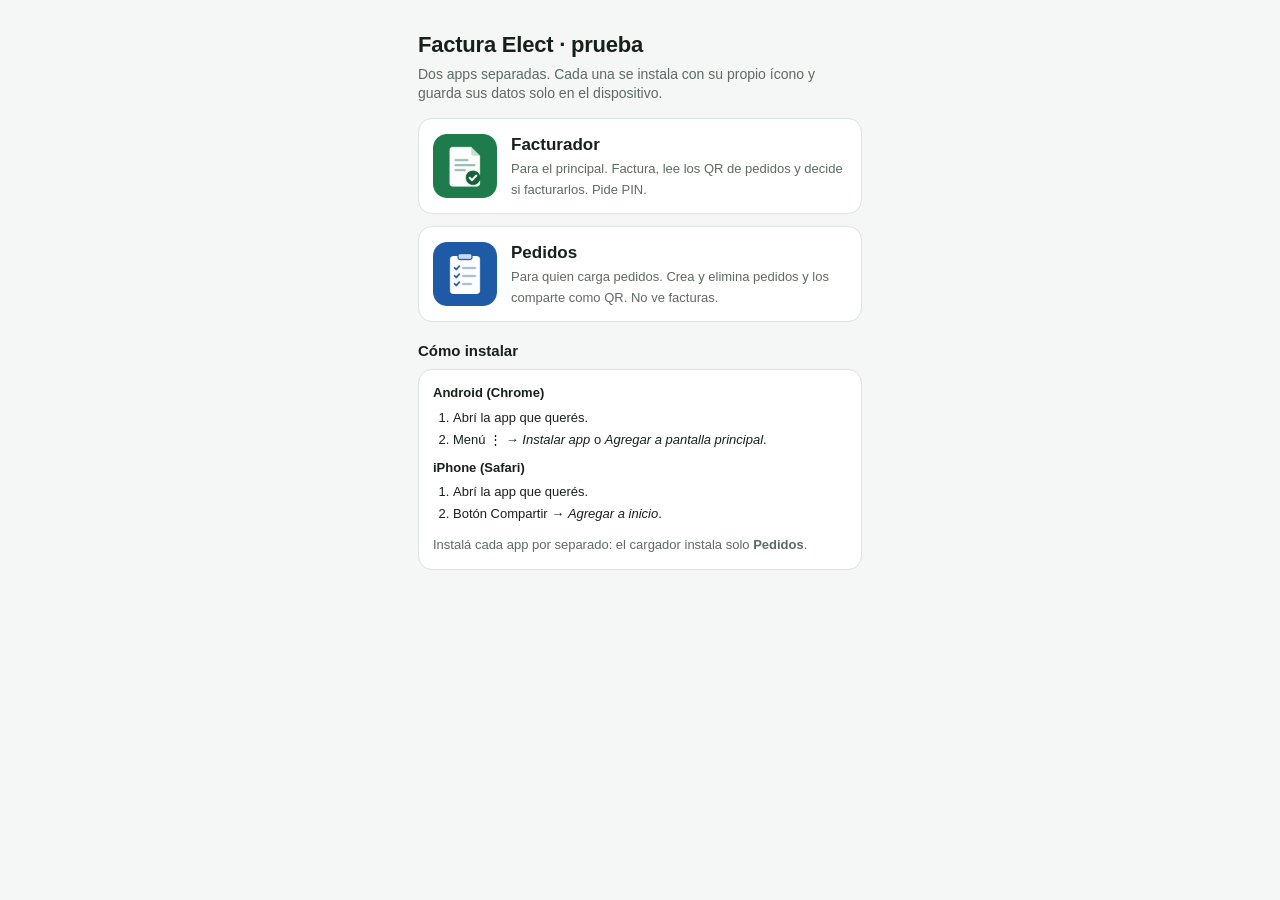
==== index.html @ ef3a26d3 "Facturador y app de Pedidos instalables con envío de pedidos por QR - facturador/: app del principal" ====
<!DOCTYPE html>
<html lang="es">
<head>
<meta charset="UTF-8">
<meta name="viewport" content="width=device-width, initial-scale=1, viewport-fit=cover">
<meta name="color-scheme" content="light dark">
<title>Factura Elect</title>
<link rel="icon" href="facturador/icons/icon.svg" type="image/svg+xml">
<link rel="stylesheet" href="shared/styles.css">
<style>
  .apps { display: grid; gap: 12px; margin-top: 14px; }
  .appcard { display: flex; gap: 14px; align-items: center; text-decoration: none; color: var(--text); }
  .appcard img { width: 64px; height: 64px; flex: none; }
  .appcard b { font-size: 17px; display: block; }
  ol { padding-left: 20px; margin: 6px 0 0; } li { margin: 4px 0; }
</style>
</head>
<body>
<div class="app"><main class="screen" style="padding-top:24px">
  <h2>Factura Elect · prueba</h2>
  <p class="lead">Dos apps separadas. Cada una se instala con su propio ícono y guarda sus datos solo en el dispositivo.</p>
  <div class="apps">
    <a class="card appcard" href="facturador/"><img src="facturador/icons/icon-192.png" alt="">
      <span><b>Facturador</b><span class="small muted">Para el principal. Factura, lee los QR de pedidos y decide si facturarlos. Pide PIN.</span></span></a>
    <a class="card appcard" href="pedidos/"><img src="pedidos/icons/icon-192.png" alt="">
      <span><b>Pedidos</b><span class="small muted">Para quien carga pedidos. Crea y elimina pedidos y los comparte como QR. No ve facturas.</span></span></a>
  </div>
  <div class="section"><div class="section-title">Cómo instalar</div>
    <div class="card small">
      <b>Android (Chrome)</b><ol><li>Abrí la app que querés.</li><li>Menú ⋮ → <i>Instalar app</i> o <i>Agregar a pantalla principal</i>.</li></ol>
      <b style="display:block;margin-top:10px">iPhone (Safari)</b><ol><li>Abrí la app que querés.</li><li>Botón Compartir → <i>Agregar a inicio</i>.</li></ol>
      <p class="muted" style="margin-bottom:0">Instalá cada app por separado: el cargador instala solo <b>Pedidos</b>.</p>
    </div></div>
</main></div>
</body>
</html>
---- shared/styles.css ----
:root {
    --bg: #F4F7F5;
    --surface: #FFFFFF;
    --text: #17211B;
    --muted: #5D6B62;
    --border: #DCE4DE;
    --accent: #1E7B4C;
    --accent-strong: #176139;
    --accent-soft: #E7F4EC;
    --accent-text: #FFFFFF;
    --bad: #B42318;
    --bad-soft: #FDECEA;
    --warn: #8C6100;
    --warn-soft: #FDF4DC;
    --radius: 14px;
    color-scheme: light;
  }
  @media (prefers-color-scheme: dark) {
    :root:not([data-theme="light"]) {
      --bg: #0F1712; --surface: #17221B; --text: #E8F1EB; --muted: #98A89E; --border: #2A3A2F;
      --accent: #4CC48A; --accent-strong: #63D39C; --accent-soft: #1D3327; --accent-text: #0F1712;
      --bad: #F08A80; --bad-soft: #3A1D1A; --warn: #E8C36A; --warn-soft: #34290F; color-scheme: dark;
    }
  }
  :root[data-theme="dark"] {
    --bg: #0F1712; --surface: #17221B; --text: #E8F1EB; --muted: #98A89E; --border: #2A3A2F;
    --accent: #4CC48A; --accent-strong: #63D39C; --accent-soft: #1D3327; --accent-text: #0F1712;
    --bad: #F08A80; --bad-soft: #3A1D1A; --warn: #E8C36A; --warn-soft: #34290F; color-scheme: dark;
  }
  * { box-sizing: border-box; }
  html, body { height: 100%; margin: 0; }
  body {
    font-family: -apple-system, BlinkMacSystemFont, "Segoe UI", Roboto, Helvetica, Arial, sans-serif;
    background: var(--bg); color: var(--text); font-size: 15px; line-height: 1.4; -webkit-font-smoothing: antialiased;
  }
  .app { max-width: 480px; margin: 0 auto; min-height: 100%; display: flex; flex-direction: column; }
  .topbar { position: sticky; top: 0; z-index: 5; background: var(--bg); padding: calc(env(safe-area-inset-top,0px) + 12px) 18px 10px; }
  .topbar .row1 { display: flex; justify-content: space-between; align-items: center; gap: 10px; }
  .topbar h1 { font-size: 19px; margin: 0; font-weight: 700; letter-spacing: -.01em; }
  .env { font-size: 12px; font-weight: 600; color: var(--accent); background: var(--accent-soft); padding: 4px 10px; border-radius: 999px; }
  .company { font-size: 13px; color: var(--muted); margin-top: 2px; }
  .screen { flex: 1; padding: 6px 18px 130px; }
  .tabbar { position: fixed; bottom: 0; left: 50%; transform: translateX(-50%); width: 100%; max-width: 480px;
    background: var(--surface); border-top: 1px solid var(--border); display: grid; grid-template-columns: repeat(var(--tabs,4),1fr);
    padding: 6px 0 calc(env(safe-area-inset-bottom,0px) + 6px); z-index: 10; }
  .tab { background: none; border: 0; color: var(--muted); font: inherit; font-size: 12px; min-height: 52px; cursor: pointer; padding: 6px 0; }
  .tab.on { color: var(--accent); font-weight: 700; }
  .tab .ico { display: block; font-size: 17px; line-height: 1.1; margin-bottom: 2px; }

  h2 { font-size: 22px; margin: 6px 0 4px; font-weight: 700; letter-spacing: -.01em; }
  .lead { color: var(--muted); font-size: 14px; margin: 0 0 14px; }
  .section { margin-top: 18px; }
  .section-title { display: flex; align-items: center; gap: 10px; font-weight: 700; font-size: 15px; margin-bottom: 8px; }
  .num { width: 24px; height: 24px; border-radius: 50%; background: var(--accent); color: var(--accent-text); display: inline-flex; align-items: center; justify-content: center; font-size: 13px; font-weight: 700; flex: none; }
  .num.done { background: var(--accent-soft); color: var(--accent); }
  .card { background: var(--surface); border: 1px solid var(--border); border-radius: var(--radius); padding: 14px; }
  .hero { background: var(--accent); color: var(--accent-text); border-radius: var(--radius); padding: 18px; }
  .hero .label { font-size: 13px; opacity: .85; }
  .hero .value { font-size: 28px; font-weight: 700; font-variant-numeric: tabular-nums; margin-top: 2px; }
  .hero .meta { font-size: 13px; opacity: .9; margin-top: 8px; }
  .quick { display: grid; grid-template-columns: 1fr 1fr; gap: 10px; margin-top: 12px; }
  .row { display: flex; justify-content: space-between; align-items: center; gap: 12px; padding: 12px 0; border-bottom: 1px solid var(--border); cursor: pointer; }
  .row:last-child { border-bottom: 0; }
  .row .main { min-width: 0; }
  .row .title { font-weight: 600; white-space: nowrap; overflow: hidden; text-overflow: ellipsis; }
  .row .sub { font-size: 13px; color: var(--muted); margin-top: 1px; }
  .amount { font-variant-numeric: tabular-nums; font-weight: 700; white-space: nowrap; }
  .muted { color: var(--muted); }
  .small { font-size: 13px; }

  .chip { display: inline-flex; align-items: center; gap: 6px; font-size: 12px; font-weight: 700; padding: 4px 10px; border-radius: 999px; white-space: nowrap; }
  .chip::before { content: ""; width: 6px; height: 6px; border-radius: 50%; background: currentColor; }
  .chip.ok { color: var(--accent); background: var(--accent-soft); }
  .chip.bad { color: var(--bad); background: var(--bad-soft); }
  .chip.warn { color: var(--warn); background: var(--warn-soft); }
  .chip.neutral { color: var(--muted); background: var(--border); }
  .chip.neutral::before { display: none; }

  .notice { border-radius: 12px; padding: 12px 14px; font-size: 14px; margin-top: 10px; }
  .notice.ok { background: var(--accent-soft); color: var(--text); }
  .notice.bad { background: var(--bad-soft); color: var(--text); }
  .notice.warn { background: var(--warn-soft); color: var(--text); }
  .notice b { display: block; margin-bottom: 2px; }

  label { display: block; font-size: 13px; color: var(--muted); margin: 12px 0 6px; font-weight: 600; }
  input, select {
    width: 100%; font: inherit; font-size: 16px; color: var(--text); background: var(--surface);
    border: 1px solid var(--border); border-radius: 12px; padding: 12px 14px; min-height: 50px; appearance: none;
  }
  input:focus, select:focus { outline: 2px solid var(--accent); outline-offset: 1px; border-color: transparent; }
  .seg { display: grid; grid-auto-flow: column; grid-auto-columns: 1fr; background: var(--border); border-radius: 12px; padding: 4px; gap: 4px; }
  .seg button { font: inherit; font-size: 14px; border: 0; background: transparent; color: var(--muted); min-height: 42px; border-radius: 9px; cursor: pointer; font-weight: 600; }
  .seg button.on { background: var(--surface); color: var(--accent); box-shadow: 0 1px 2px rgba(0,0,0,.08); }
  .grid2 { display: grid; grid-template-columns: 1fr 1fr; gap: 10px; }

  .btn { font: inherit; font-size: 16px; font-weight: 700; min-height: 50px; border-radius: 12px; padding: 12px 16px;
    border: 1px solid var(--border); background: var(--surface); color: var(--text); cursor: pointer; width: 100%; }
  .btn.primary { background: var(--accent); color: var(--accent-text); border-color: var(--accent); }
  .btn.soft { background: var(--accent-soft); color: var(--accent); border-color: transparent; }
  .btn:disabled { opacity: .4; cursor: not-allowed; }
  .btn-row { display: grid; grid-template-columns: 1fr 1fr; gap: 10px; }
  .btn-row .btn { font-size: 15px; min-height: 48px; }
  .link { background: none; border: 0; color: var(--accent); font: inherit; font-weight: 600; padding: 8px 0; min-height: 44px; cursor: pointer; }
  .add { display: flex; align-items: center; justify-content: center; gap: 8px; width: 100%; background: none; border: 1.5px dashed var(--accent); color: var(--accent); border-radius: 12px; min-height: 48px; font: inherit; font-weight: 700; cursor: pointer; margin-top: 8px; }

  .item { display: grid; grid-template-columns: 1fr auto; gap: 2px 10px; padding: 12px 0; border-bottom: 1px solid var(--border); }
  .item:last-of-type { border-bottom: 0; }
  .item .desc { font-weight: 600; }
  .item .calc { font-size: 13px; color: var(--muted); font-variant-numeric: tabular-nums; }
  .item .del { grid-column: 2; grid-row: 1 / span 2; align-self: start; background: none; border: 0; color: var(--muted); font: inherit; font-size: 13px; cursor: pointer; min-height: 32px; padding: 0 0 0 6px; }

  .detect { border: 1px solid var(--accent); background: var(--accent-soft); border-radius: 12px; padding: 12px 14px; margin-top: 10px; }
  .detect .kind { font-weight: 700; color: var(--accent); }
  .detect .why { font-size: 13px; color: var(--muted); margin-top: 3px; }

  .sticky-total { position: fixed; bottom: 62px; left: 50%; transform: translateX(-50%); width: 100%; max-width: 480px;
    background: var(--surface); border-top: 1px solid var(--border); padding: 12px 18px; z-index: 9; }
  .sticky-total .line { display: flex; justify-content: space-between; align-items: baseline; margin-bottom: 10px; }
  .sticky-total .big { font-size: 22px; font-weight: 700; font-variant-numeric: tabular-nums; }
  .sticky-total .muted { font-size: 13px; }

  .toast { position: fixed; left: 50%; transform: translateX(-50%); bottom: 140px; background: var(--text); color: var(--bg);
    padding: 10px 16px; border-radius: 10px; font-size: 14px; opacity: 0; transition: opacity .2s; pointer-events: none; max-width: 90%; text-align: center; z-index: 30; }
  .toast.show { opacity: 1; }
  .hidden { display: none !important; }

  /* ===== KuDE: mismo diseño que el PDF de prueba, compacto ===== */
  .kude { background: #FFFFFF; color: #111; font-family: Helvetica, Arial, sans-serif; font-size: 11px; line-height: 1.3; padding: 10px; border-radius: 8px; border: 1px solid #CFD8D2; }
  .kude .band { text-align: center; color: #B42318; font-weight: 700; font-size: 10px; }
  .kude .logo-img { max-width: 150px; max-height: 56px; display: block; margin-bottom: 6px; }
  .kude .band2 { text-align: center; color: #B42318; font-size: 8px; margin-top: -2px; margin-bottom: 4px; }
  .kude .ttl { text-align: center; font-size: 11px; margin: 2px 0 6px; }
  .kude .box { border: 1px solid #111; padding: 6px 8px; margin-bottom: 6px; }
  .kude .hd > div { display: inline-block; width: 49%; vertical-align: top; }
  .kude .logo { border: 1px dashed #8A8A8A; color: #8A8A8A; font-size: 9px; text-align: center; padding: 8px 4px; width: 60%; margin-bottom: 6px; }
  .kude .em { font-size: 9.5px; }
  .kude .em b { font-size: 11px; }
  .kude .r { text-align: right; }
  .kude .fact { font-weight: 700; font-size: 12px; margin-top: 8px; }
  .kude .grid { font-size: 10px; }
  .kude .grid > div { display: inline-block; width: 49%; vertical-align: top; margin-bottom: 4px; }
  .kude .grid div span { font-weight: 700; }
  .tblwrap { overflow-x: auto; -webkit-overflow-scrolling: touch; }
  .kude table { width: 100%; min-width: 560px; border-collapse: collapse; font-size: 9.5px; table-layout: fixed; }
  .kude td, .kude th { overflow: hidden; }
  .kude td.n, .kude th.n { white-space: nowrap; }
  .kude col.c-cod { width: 11%; } .kude col.c-desc { width: 26%; } .kude col.c-un { width: 8%; } .kude col.c-qty { width: 9%; } .kude col.c-pu { width: 13%; } .kude col.c-dc { width: 7%; } .kude col.c-ex { width: 9%; } .kude col.c-5 { width: 8.5%; } .kude col.c-10 { width: 8.5%; }
  .kude th { text-align: left; border-bottom: 1px solid #111; padding: 3px 2px; font-size: 9.5px; }
  .kude td { padding: 3px 2px; border-bottom: 1px solid #DDD; }
  .kude .n { text-align: right; font-variant-numeric: tabular-nums; }
  .kude .tot-row td { border-bottom: 1px solid #111; font-weight: 700; }
  .kude .liq { font-weight: 700; font-size: 10px; display: flex; justify-content: space-between; padding-top: 4px; gap: 6px; }
  .kude .foot > div:first-child { display: inline-block; width: 92px; vertical-align: top; }
  .kude .foot > div:last-child { display: inline-block; width: calc(100% - 100px); vertical-align: top; }
  .kude .qr { width: 84px; height: 84px; border: 1px solid #111; display: flex; align-items: center; justify-content: center; text-align: center; font-size: 9px; color: #666; padding: 4px; }
  .kude .cdc { background: #C9DBEF; text-align: center; font-weight: 700; font-size: 10px; padding: 4px; margin: 4px 0; letter-spacing: .02em; }
  .kude .link { color: #1F5AA6; font-size: 10px; padding: 0; min-height: 0; text-decoration: none; }
  .kude .legal { font-size: 9px; margin-top: 4px; }
  .kude .note { font-size: 8.5px; color: #555; margin-top: 6px; text-align: left; }

  @media print {
    body * { visibility: hidden !important; }
    #kudeBody, #kudeBody * { visibility: visible !important; }
    #kudeBody { position: absolute; left: 0; top: 0; width: 100%; }
    .tabbar, .topbar, .sticky-total { display: none !important; }
    .kude { border: 0; }
  }

/* ===== Agregados: pedidos, QR, PIN, hojas ===== */
textarea { width: 100%; font: inherit; font-size: 15px; color: var(--text); background: var(--surface);
  border: 1px solid var(--border); border-radius: 12px; padding: 12px 14px; min-height: 90px; resize: vertical; }
textarea:focus { outline: 2px solid var(--accent); outline-offset: 1px; border-color: transparent; }
.sheet-back { position: fixed; inset: 0; background: rgba(0,0,0,.4); z-index: 40; display: flex; align-items: flex-end; justify-content: center; }
.sheet { background: var(--surface); width: 100%; max-width: 480px; border-radius: 18px 18px 0 0; padding: 18px 18px calc(env(safe-area-inset-bottom,0px) + 18px); max-height: 92vh; overflow-y: auto; }
.sheet h3 { font-size: 18px; margin: 0 0 4px; }
.qrbox { background: #fff; border-radius: var(--radius); border: 1px solid var(--border); padding: 12px; text-align: center; }
.qrbox canvas, .qrbox img { width: 100%; max-width: 340px; height: auto; image-rendering: pixelated; }
.code { font-family: ui-monospace, Menlo, Consolas, monospace; font-size: 11px; word-break: break-all; color: var(--muted); max-height: 70px; overflow: hidden; }
.scanner { position: fixed; inset: 0; background: #000; z-index: 50; display: flex; flex-direction: column; }
.scanner video { flex: 1; width: 100%; object-fit: cover; }
.scanner .frame { position: absolute; left: 50%; top: 45%; width: 70vmin; height: 70vmin; transform: translate(-50%,-50%); border: 3px solid rgba(255,255,255,.85); border-radius: 18px; box-shadow: 0 0 0 100vmax rgba(0,0,0,.35); pointer-events: none; }
.scanner .bar { padding: 14px 18px calc(env(safe-area-inset-bottom,0px) + 14px); background: #000; color: #fff; text-align: center; }
.lock { position: fixed; inset: 0; background: var(--bg); z-index: 60; display: flex; align-items: center; justify-content: center; padding: 24px; }
.lock .box { width: 100%; max-width: 340px; text-align: center; }
.lock input { text-align: center; font-size: 24px; letter-spacing: .4em; }
.searchrow { display: flex; gap: 8px; }
.kv { display: flex; justify-content: space-between; gap: 12px; padding: 10px 0; border-bottom: 1px solid var(--border); }
.kv:last-child { border-bottom: 0; }
.kv > span:last-child { text-align: right; overflow-wrap: anywhere; }
select.inline { min-height: 42px; padding: 8px 12px; font-size: 14px; }
.badge { display: inline-block; min-width: 18px; padding: 0 5px; border-radius: 999px; background: var(--bad); color: #fff; font-size: 11px; line-height: 18px; font-weight: 700; margin-left: 4px; }
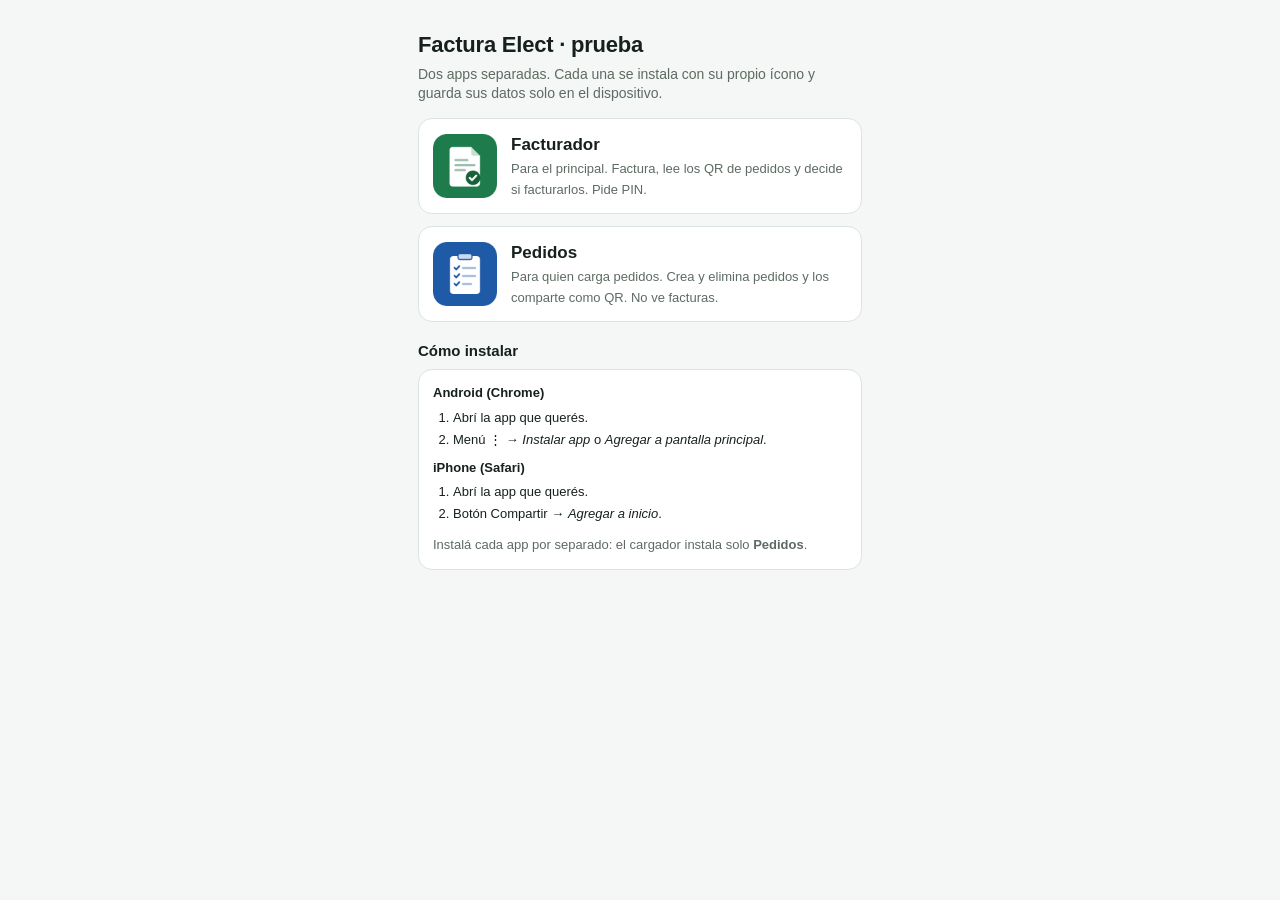
==== commit 4effc337: "Agrega selector de tema claro u oscuro en Ajustes de ambas apps Co-Authored-By: Claude Opus 5.5 <nor" ====
--- a/index.html
+++ b/index.html
@@ -6,6 +6,7 @@
 <meta name="color-scheme" content="light dark">
 <title>Factura Elect</title>
 <link rel="icon" href="facturador/icons/icon.svg" type="image/svg+xml">
+<script>try{var t=localStorage.getItem("fe_theme");if(t)document.documentElement.setAttribute("data-theme",t)}catch(e){}</script>
 <link rel="stylesheet" href="shared/styles.css">
 <style>
   .apps { display: grid; gap: 12px; margin-top: 14px; }
--- a/shared/styles.css
+++ b/shared/styles.css
@@ -189,3 +189,39 @@
 .kv > span:last-child { text-align: right; overflow-wrap: anywhere; }
 select.inline { min-height: 42px; padding: 8px 12px; font-size: 14px; }
 .badge { display: inline-block; min-width: 18px; padding: 0 5px; border-radius: 999px; background: var(--bad); color: #fff; font-size: 11px; line-height: 18px; font-weight: 700; margin-left: 4px; }
+
+/* ===== KuDE adaptable: en pantallas angostas los productos se muestran como lista, sin desplazamiento lateral ===== */
+.kude { container-type: inline-size; overflow-wrap: anywhere; }
+.kude .klist { display: none; }
+.kude .ki { padding: 6px 8px; border-bottom: 1px solid #DDD; font-size: 10.5px; }
+.kude .ki-top { display: flex; gap: 6px; align-items: baseline; }
+.kude .ki-cod { color: #555; font-size: 9px; flex: none; }
+.kude .ki-row { display: flex; justify-content: space-between; gap: 8px; margin-top: 2px; font-variant-numeric: tabular-nums; }
+.kude .ki-row .lbl { color: #555; }
+.kude .kt { display: flex; justify-content: space-between; gap: 8px; padding: 4px 8px; font-size: 10.5px; border-bottom: 1px solid #DDD; font-variant-numeric: tabular-nums; }
+.kude .kt.b { font-weight: 700; border-bottom: 1px solid #111; }
+.kude .qr img { width: 100%; height: 100%; image-rendering: pixelated; }
+.kude .qr.has { padding: 0; border: 0; }
+@container (max-width: 600px) {
+  .kude .tblwrap table { display: none; }
+  .kude .klist { display: block; }
+  .kude .hd > div { display: block; width: 100%; }
+  .kude .hd > div + div { margin-top: 8px; padding-top: 6px; border-top: 1px dashed #BBB; }
+  .kude .liq { flex-wrap: wrap; }
+}
+@container (max-width: 360px) {
+  .kude .grid > div { display: block; width: 100%; }
+  .kude .foot > div:first-child, .kude .foot > div:last-child { display: block; width: 100%; }
+  .kude .foot > div.qr { width: 110px; height: 110px; margin: 0 auto 8px; }
+}
+@supports not (container-type: inline-size) {
+  .kude .tblwrap table { display: none; }
+  .kude .klist { display: block; }
+  .kude .hd > div { display: block; width: 100%; }
+}
+@media print {
+  .kude .tblwrap table { display: table !important; }
+  .kude .klist { display: none !important; }
+}
+.install-ok { color: var(--accent); font-weight: 700; }
+.cdc-text { font-family: ui-monospace, Menlo, Consolas, monospace; word-break: normal; overflow-wrap: normal; white-space: normal; line-height: 1.5; }
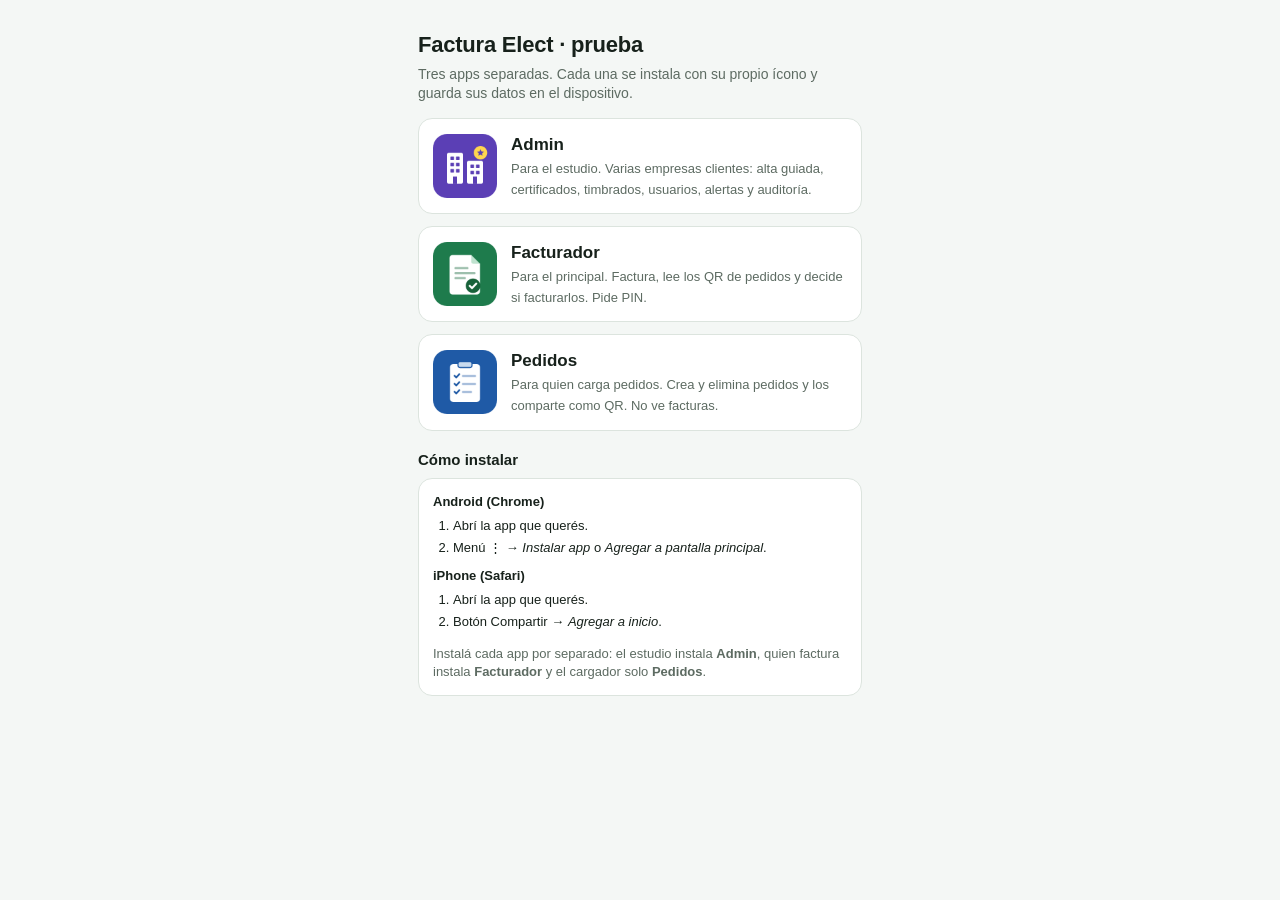
==== commit 1f967031: "Agrega app Admin multiempresa, usuarios con roles y facilidades del Facturador - admin/: nueva app i" ====
--- a/index.html
+++ b/index.html
@@ -19,8 +19,10 @@
 <body>
 <div class="app"><main class="screen" style="padding-top:24px">
   <h2>Factura Elect · prueba</h2>
-  <p class="lead">Dos apps separadas. Cada una se instala con su propio ícono y guarda sus datos solo en el dispositivo.</p>
+  <p class="lead">Tres apps separadas. Cada una se instala con su propio ícono y guarda sus datos en el dispositivo.</p>
   <div class="apps">
+    <a class="card appcard" href="admin/"><img src="admin/icons/icon-192.png" alt="">
+      <span><b>Admin</b><span class="small muted">Para el estudio. Varias empresas clientes: alta guiada, certificados, timbrados, usuarios, alertas y auditoría.</span></span></a>
     <a class="card appcard" href="facturador/"><img src="facturador/icons/icon-192.png" alt="">
       <span><b>Facturador</b><span class="small muted">Para el principal. Factura, lee los QR de pedidos y decide si facturarlos. Pide PIN.</span></span></a>
     <a class="card appcard" href="pedidos/"><img src="pedidos/icons/icon-192.png" alt="">
@@ -30,7 +32,7 @@
     <div class="card small">
       <b>Android (Chrome)</b><ol><li>Abrí la app que querés.</li><li>Menú ⋮ → <i>Instalar app</i> o <i>Agregar a pantalla principal</i>.</li></ol>
       <b style="display:block;margin-top:10px">iPhone (Safari)</b><ol><li>Abrí la app que querés.</li><li>Botón Compartir → <i>Agregar a inicio</i>.</li></ol>
-      <p class="muted" style="margin-bottom:0">Instalá cada app por separado: el cargador instala solo <b>Pedidos</b>.</p>
+      <p class="muted" style="margin-bottom:0">Instalá cada app por separado: el estudio instala <b>Admin</b>, quien factura instala <b>Facturador</b> y el cargador solo <b>Pedidos</b>.</p>
     </div></div>
 </main></div>
 </body>
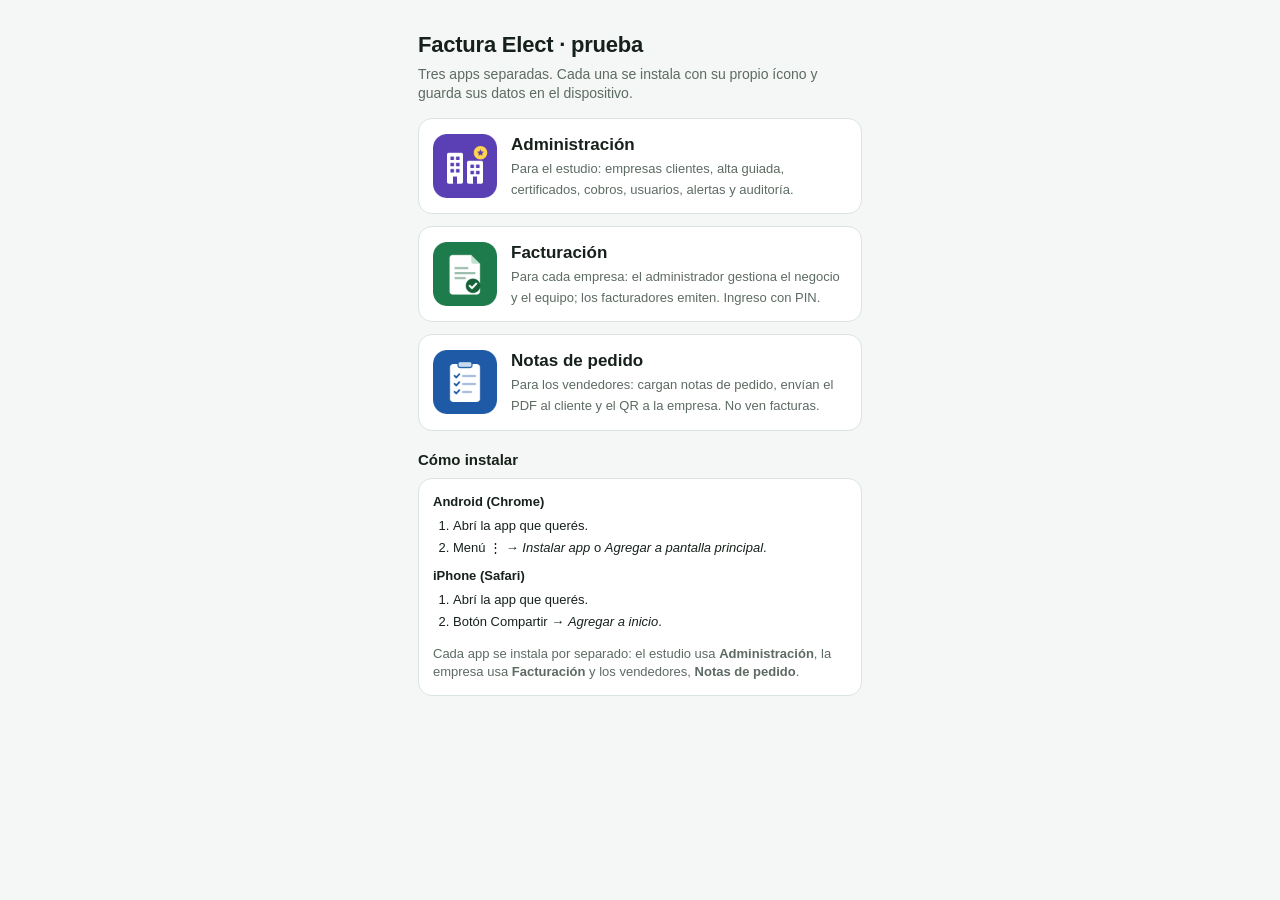
==== commit 74464bf2: "Aplica la vista por usuario y el lenguaje impersonal en las tres apps - Administración: Inicio, Empr" ====
--- a/index.html
+++ b/index.html
@@ -22,17 +22,17 @@
   <p class="lead">Tres apps separadas. Cada una se instala con su propio ícono y guarda sus datos en el dispositivo.</p>
   <div class="apps">
     <a class="card appcard" href="admin/"><img src="admin/icons/icon-192.png" alt="">
-      <span><b>Admin</b><span class="small muted">Para el estudio. Varias empresas clientes: alta guiada, certificados, timbrados, usuarios, alertas y auditoría.</span></span></a>
+      <span><b>Administración</b><span class="small muted">Para el estudio: empresas clientes, alta guiada, certificados, cobros, usuarios, alertas y auditoría.</span></span></a>
     <a class="card appcard" href="facturador/"><img src="facturador/icons/icon-192.png" alt="">
-      <span><b>Facturador</b><span class="small muted">Para el principal. Factura, lee los QR de pedidos y decide si facturarlos. Pide PIN.</span></span></a>
+      <span><b>Facturación</b><span class="small muted">Para cada empresa: el administrador gestiona el negocio y el equipo; los facturadores emiten. Ingreso con PIN.</span></span></a>
     <a class="card appcard" href="pedidos/"><img src="pedidos/icons/icon-192.png" alt="">
-      <span><b>Pedidos</b><span class="small muted">Para quien carga pedidos. Crea y elimina pedidos y los comparte como QR. No ve facturas.</span></span></a>
+      <span><b>Notas de pedido</b><span class="small muted">Para los vendedores: cargan notas de pedido, envían el PDF al cliente y el QR a la empresa. No ven facturas.</span></span></a>
   </div>
   <div class="section"><div class="section-title">Cómo instalar</div>
     <div class="card small">
       <b>Android (Chrome)</b><ol><li>Abrí la app que querés.</li><li>Menú ⋮ → <i>Instalar app</i> o <i>Agregar a pantalla principal</i>.</li></ol>
       <b style="display:block;margin-top:10px">iPhone (Safari)</b><ol><li>Abrí la app que querés.</li><li>Botón Compartir → <i>Agregar a inicio</i>.</li></ol>
-      <p class="muted" style="margin-bottom:0">Instalá cada app por separado: el estudio instala <b>Admin</b>, quien factura instala <b>Facturador</b> y el cargador solo <b>Pedidos</b>.</p>
+      <p class="muted" style="margin-bottom:0">Cada app se instala por separado: el estudio usa <b>Administración</b>, la empresa usa <b>Facturación</b> y los vendedores, <b>Notas de pedido</b>.</p>
     </div></div>
 </main></div>
 </body>
--- a/shared/styles.css
+++ b/shared/styles.css
@@ -108,6 +108,16 @@
   .item .desc { font-weight: 600; }
   .item .calc { font-size: 13px; color: var(--muted); font-variant-numeric: tabular-nums; }
   .item .del { grid-column: 2; grid-row: 1 / span 2; align-self: start; background: none; border: 0; color: var(--muted); font: inherit; font-size: 13px; cursor: pointer; min-height: 32px; padding: 0 0 0 6px; }
+  .item .item-actions { grid-column: 1 / -1; display: flex; justify-content: space-between; align-items: center; margin-top: 6px; gap: 10px; }
+  .item .item-actions .link { min-height: 36px; padding: 0 0 0 14px; font-size: 14px; }
+  .link.danger { color: var(--bad); }
+  .stepper { display: inline-flex; align-items: center; border: 1px solid var(--border); border-radius: 10px; overflow: hidden; }
+  .stepper button { width: 40px; height: 36px; border: 0; background: var(--accent-soft); color: var(--accent); font: inherit; font-size: 20px; font-weight: 700; cursor: pointer; }
+  .stepper button:disabled { opacity: .35; cursor: default; }
+  .stepper b { min-width: 42px; text-align: center; font-variant-numeric: tabular-nums; font-size: 15px; }
+  .item-preview { font-weight: 700; color: var(--accent); min-height: 20px; margin-top: 10px; }
+  .btn-row.three { grid-template-columns: 1fr 1.25fr 1fr; }
+  .btn-row.three .btn { font-size: 14px; padding: 10px 8px; }
 
   .detect { border: 1px solid var(--accent); background: var(--accent-soft); border-radius: 12px; padding: 12px 14px; margin-top: 10px; }
   .detect .kind { font-weight: 700; color: var(--accent); }
@@ -127,12 +137,19 @@
   /* ===== KuDE: mismo diseño que el PDF de prueba, compacto ===== */
   .kude { background: #FFFFFF; color: #111; font-family: Helvetica, Arial, sans-serif; font-size: 11px; line-height: 1.3; padding: 10px; border-radius: 8px; border: 1px solid #CFD8D2; }
   .kude .band { text-align: center; color: #B42318; font-weight: 700; font-size: 10px; }
-  .kude .logo-img { max-width: 150px; max-height: 56px; display: block; margin-bottom: 6px; }
+  .kude .logo-img { max-width: 100%; max-height: 64px; display: block; margin: 0 auto; object-fit: contain; }
   .kude .band2 { text-align: center; color: #B42318; font-size: 8px; margin-top: -2px; margin-bottom: 4px; }
   .kude .ttl { text-align: center; font-size: 11px; margin: 2px 0 6px; }
   .kude .box { border: 1px solid #111; padding: 6px 8px; margin-bottom: 6px; }
-  .kude .hd > div { display: inline-block; width: 49%; vertical-align: top; }
-  .kude .logo { border: 1px dashed #8A8A8A; color: #8A8A8A; font-size: 9px; text-align: center; padding: 8px 4px; width: 60%; margin-bottom: 6px; }
+  .kude .hd { display: flex; gap: 8px; align-items: stretch; }
+  .kude .hd > div { flex: 1 1 50%; min-width: 0; }
+  .kude .hd > div + div { border-left: 1px solid #111; padding-left: 8px; }
+  .kude .hd-em { display: flex; align-items: center; gap: 8px; }
+  .kude .hd-logo { flex: 0 0 32%; max-width: 110px; display: flex; align-items: center; justify-content: center; align-self: stretch; }
+  .kude .hd-em .em { flex: 1; min-width: 0; border-left: 1px solid #DADADA; padding-left: 8px; overflow-wrap: anywhere; }
+  .kude .em-sub { display: block; font-size: 8.5px; color: #555; margin-top: 1px; }
+  .kude .em-dat { margin-top: 4px; }
+  .kude .logo { border: 1px dashed #8A8A8A; color: #8A8A8A; font-size: 8.5px; text-align: center; padding: 10px 4px; width: 100%; }
   .kude .em { font-size: 9.5px; }
   .kude .em b { font-size: 11px; }
   .kude .r { text-align: right; }
@@ -205,8 +222,10 @@
 @container (max-width: 600px) {
   .kude .tblwrap table { display: none; }
   .kude .klist { display: block; }
+  .kude .hd { display: block; }
   .kude .hd > div { display: block; width: 100%; }
-  .kude .hd > div + div { margin-top: 8px; padding-top: 6px; border-top: 1px dashed #BBB; }
+  .kude .hd > div.hd-em { display: flex; }
+  .kude .hd > div + div { margin-top: 8px; padding-top: 6px; border-top: 1px dashed #BBB; border-left: 0; padding-left: 0; }
   .kude .liq { flex-wrap: wrap; }
 }
 @container (max-width: 360px) {
@@ -217,7 +236,10 @@
 @supports not (container-type: inline-size) {
   .kude .tblwrap table { display: none; }
   .kude .klist { display: block; }
+  .kude .hd { display: block; }
   .kude .hd > div { display: block; width: 100%; }
+  .kude .hd > div.hd-em { display: flex; }
+  .kude .hd > div + div { border-left: 0; padding-left: 0; margin-top: 8px; }
 }
 @media print {
   .kude .tblwrap table { display: table !important; }
@@ -225,3 +247,187 @@
 }
 .install-ok { color: var(--accent); font-weight: 700; }
 .cdc-text { font-family: ui-monospace, Menlo, Consolas, monospace; word-break: normal; overflow-wrap: normal; white-space: normal; line-height: 1.5; }
+
+/* ===== Pestañas con íconos uniformes y respuesta al tocar ===== */
+* { -webkit-tap-highlight-color: transparent; }
+.tab { display: flex; flex-direction: column; align-items: center; justify-content: center; gap: 2px; }
+.tab .ico { display: flex; align-items: center; justify-content: center; width: 56px; height: 28px; border-radius: 14px; margin: 0; transition: background .15s; }
+.tab .ico svg { width: 22px; height: 22px; fill: none; stroke: currentColor; stroke-width: 1.8; stroke-linecap: round; stroke-linejoin: round; }
+.tab.on .ico { background: var(--accent-soft); }
+.tab { position: relative; }
+.tab .badge { position: absolute; top: 3px; left: calc(50% + 8px); margin: 0; }
+.btn, .seg button, .add, .tab, .stepper button { transition: transform .08s ease, filter .15s; }
+.btn:active:not(:disabled), .add:active, .stepper button:active:not(:disabled) { transform: scale(.97); filter: brightness(.96); }
+.row[role=button]:active { background: var(--accent-soft); }
+.row[role=button] { border-radius: 8px; transition: background .15s; }
+button:focus-visible, a:focus-visible, .row:focus-visible { outline: 2px solid var(--accent); outline-offset: 2px; }
+.seg.four button { font-size: 13px; padding: 0 2px; }
+@media (max-width: 360px) {
+  .seg button { font-size: 12px; }
+  .seg.four button { font-size: 11.5px; }
+  .tab { font-size: 11px; }
+  .tab .ico { width: 46px; }
+}
+input[type=search] { -webkit-appearance: none; appearance: none; }
+@media (max-width: 380px) { .grid2.stack-sm { grid-template-columns: 1fr; gap: 0; } }
+.seg.four button { line-height: 1.15; min-height: 44px; }
+
+/* ===== Tipos de documento ===== */
+.tipos { display: flex; flex-wrap: wrap; gap: 4px; margin-top: 6px; }
+.tipo-chip { font-size: 11.5px; padding: 2px 8px; border-radius: 999px; background: var(--border); color: var(--text); white-space: nowrap; font-variant-numeric: tabular-nums; }
+.tipo-row { display: flex; align-items: center; gap: 10px; padding: 8px 0; border-bottom: 1px solid var(--border); }
+.tipo-row:last-child { border-bottom: 0; }
+.doc-picker { display: flex; align-items: center; justify-content: space-between; gap: 10px; width: 100%; background: var(--surface); border: 1.5px solid var(--accent);
+  border-radius: 14px; padding: 12px 14px; font: inherit; color: var(--text); cursor: pointer; text-align: left; min-height: 56px; }
+.doc-picker .lbl { font-size: 12px; color: var(--muted); font-weight: 600; display: block; }
+.doc-picker .val { font-size: 17px; font-weight: 700; }
+.doc-picker .caret { color: var(--accent); font-size: 18px; }
+.doc-opt { display: flex; align-items: flex-start; gap: 12px; width: 100%; text-align: left; background: none; border: 0; border-bottom: 1px solid var(--border);
+  padding: 12px 4px; font: inherit; color: var(--text); cursor: pointer; }
+.doc-opt:last-child { border-bottom: 0; }
+.doc-opt .abbr { flex: none; width: 40px; height: 40px; border-radius: 12px; display: flex; align-items: center; justify-content: center; font-weight: 800; font-size: 13px;
+  background: var(--accent-soft); color: var(--accent); }
+.doc-opt .t { font-weight: 700; display: block; }
+.doc-opt .w { font-size: 12.5px; color: var(--muted); display: block; margin-top: 2px; }
+.doc-opt.off { cursor: not-allowed; }
+.doc-opt.off .abbr { background: var(--border); color: var(--muted); }
+.doc-opt.off .t { color: var(--muted); text-decoration: none; }
+.doc-opt.on { background: var(--accent-soft); border-radius: 12px; }
+.doc-opt .state { margin-left: auto; flex: none; align-self: center; }
+.tag { display: inline-block; font-size: 10.5px; font-weight: 800; padding: 1px 6px; border-radius: 6px; background: var(--border); color: var(--text); margin-right: 6px; vertical-align: 1px; }
+.tag.nc { background: var(--warn-soft); color: var(--warn); } .tag.nd, .tag.af, .tag.nr { background: var(--accent-soft); color: var(--accent); }
+input[type=date] { min-width: 0; max-width: 100%; }
+.grid2 > div { min-width: 0; }
+.mod-row { display: flex; gap: 10px; align-items: flex-start; padding: 10px 0; border-bottom: 1px solid var(--border); margin: 0; color: var(--text); font-weight: 400; }
+.mod-row input { width: 20px; min-height: 20px; height: 20px; flex: none; appearance: auto; margin-top: 2px; }
+
+/* ===== Emisión por pasos (flujo tipo transferencia bancaria) ===== */
+body.in-flow .tabbar, body.in-flow .topbar { display: none; }
+body.in-flow .screen { padding-top: calc(env(safe-area-inset-top, 0px) + 8px); }
+.flow { min-height: 100%; }
+.flow-head { display: flex; align-items: center; gap: 12px; margin: 4px 0 18px; }
+.flow-ico { width: 44px; height: 44px; border-radius: 50%; border: 0; background: var(--accent-soft); color: var(--accent); font: inherit; font-size: 20px; font-weight: 700; cursor: pointer; flex: none; display: flex; align-items: center; justify-content: center; }
+.flow-prog { flex: 1; height: 6px; border-radius: 3px; background: var(--border); overflow: hidden; }
+.flow-prog > div { height: 100%; background: var(--accent); border-radius: 3px; transition: width .25s ease; }
+.flow-step { font-size: 13px; font-weight: 700; color: var(--accent); letter-spacing: .02em; }
+.flow-q { font-size: 27px; line-height: 1.15; margin: 4px 0 6px; letter-spacing: -.02em; }
+.flow-sub { color: var(--muted); margin: 0 0 18px; font-size: 15px; }
+.flow-label { font-size: 13px; font-weight: 700; color: var(--muted); text-transform: uppercase; letter-spacing: .05em; margin: 20px 2px 8px; }
+.flow-search { font-size: 17px; min-height: 56px; border-radius: 16px; padding-left: 18px; background: var(--surface); }
+.flow-foot { position: fixed; left: 50%; transform: translateX(-50%); bottom: 0; width: 100%; max-width: 480px; padding: 10px 18px calc(env(safe-area-inset-bottom, 0px) + 14px);
+  background: linear-gradient(to top, var(--bg) 70%, transparent); z-index: 9; }
+.flow-why { font-size: 13px; color: var(--muted); text-align: center; min-height: 18px; margin-bottom: 6px; }
+.flow-btn { min-height: 56px; border-radius: 16px; font-size: 17px; }
+.flow-list { display: grid; gap: 6px; }
+.contacts { display: grid; gap: 2px; background: var(--surface); border: 1px solid var(--border); border-radius: 18px; padding: 4px 10px; }
+.contact, .picked { display: flex; align-items: center; gap: 12px; width: 100%; background: none; border: 0; border-bottom: 1px solid var(--border); padding: 12px 2px; font: inherit; color: var(--text); text-align: left; cursor: pointer; }
+.contacts .contact:last-child { border-bottom: 0; }
+.contact.sel { background: var(--accent-soft); border-radius: 12px; }
+.picked { background: var(--accent-soft); border: 1.5px solid var(--accent); border-radius: 18px; padding: 14px; cursor: default; }
+.avatar { width: 44px; height: 44px; border-radius: 50%; flex: none; display: flex; align-items: center; justify-content: center; font-weight: 800; font-size: 15px; background: var(--accent); color: var(--accent-text); }
+.avatar.plus { background: var(--accent-soft); color: var(--accent); font-size: 22px; }
+.ct { display: flex; flex-direction: column; min-width: 0; flex: 1; }
+.ct b { white-space: nowrap; overflow: hidden; text-overflow: ellipsis; }
+.ct span { font-size: 13px; color: var(--muted); white-space: nowrap; overflow: hidden; text-overflow: ellipsis; }
+.contact .go, .rev-row .go { color: var(--muted); font-size: 22px; flex: none; }
+.opt-grid { display: grid; grid-template-columns: repeat(3, 1fr); gap: 8px; }
+.opt { background: var(--surface); border: 1px solid var(--border); border-radius: 16px; padding: 14px 10px; font: inherit; color: var(--text); text-align: left; cursor: pointer; min-height: 84px; display: flex; flex-direction: column; justify-content: space-between; }
+.opt b { font-size: 15px; } .opt span { font-size: 12px; color: var(--muted); line-height: 1.25; }
+.opt-big { display: grid; gap: 10px; }
+.opt-big button { display: flex; flex-direction: column; align-items: flex-start; gap: 2px; padding: 18px; border-radius: 18px; border: 1.5px solid var(--border); background: var(--surface); font: inherit; color: var(--text); cursor: pointer; text-align: left; }
+.opt-big button b { font-size: 18px; } .opt-big button span { color: var(--muted); font-size: 14px; }
+.opt-big button.on { border-color: var(--accent); background: var(--accent-soft); box-shadow: inset 0 0 0 1px var(--accent); }
+.flow-amount { font-size: 40px; font-weight: 800; letter-spacing: -.03em; text-align: center; font-variant-numeric: tabular-nums; margin: 4px 0 0; }
+.flow-amount small { font-size: 18px; font-weight: 600; color: var(--muted); }
+.flow-amount-sub { text-align: center; color: var(--muted); font-size: 14px; margin-bottom: 8px; }
+.chips-grid { display: grid; grid-template-columns: repeat(2, 1fr); gap: 8px; margin-bottom: 12px; }
+.pchip { display: flex; flex-direction: column; gap: 2px; text-align: left; padding: 12px; border-radius: 14px; border: 1px solid var(--border); background: var(--surface); font: inherit; color: var(--text); cursor: pointer; min-height: 64px; }
+.pchip b { font-size: 14px; line-height: 1.2; } .pchip span { font-size: 13px; color: var(--accent); font-weight: 700; }
+.radio-row { display: flex; align-items: center; gap: 12px; width: 100%; padding: 16px; border-radius: 16px; border: 1px solid var(--border); background: var(--surface); font: inherit; font-size: 16px; color: var(--text); cursor: pointer; text-align: left; }
+.radio-row .dot { width: 22px; height: 22px; border-radius: 50%; border: 2px solid var(--border); flex: none; }
+.radio-row.on { border-color: var(--accent); background: var(--accent-soft); } .radio-row.on .dot { border: 7px solid var(--accent); }
+.rev-card { background: var(--surface); border: 1px solid var(--border); border-radius: 22px; padding: 18px 16px 6px; }
+.rev-total { font-size: 36px; font-weight: 800; text-align: center; letter-spacing: -.03em; font-variant-numeric: tabular-nums; }
+.rev-total-sub { text-align: center; color: var(--muted); font-size: 14px; margin-bottom: 10px; }
+.rev-row { display: flex; align-items: center; gap: 10px; width: 100%; background: none; border: 0; border-top: 1px solid var(--border); padding: 14px 2px; font: inherit; color: var(--text); cursor: pointer; text-align: left; }
+.rev-row.static { cursor: default; }
+.rev-row .k { color: var(--muted); font-size: 14px; width: 92px; flex: none; }
+.rev-row .v { flex: 1; font-weight: 600; min-width: 0; overflow-wrap: anywhere; }
+.rev-kude { margin-top: 14px; } .rev-kude summary { cursor: pointer; font-weight: 700; color: var(--accent); padding: 12px 2px; list-style: none; }
+.rev-kude summary::after { content: " ▾"; }
+/* Teclado del PIN */
+.pinpad-back { position: fixed; inset: 0; background: rgba(0,0,0,.45); z-index: 70; display: flex; align-items: flex-end; justify-content: center; outline: none; }
+.pinpad { position: relative; background: var(--surface); width: 100%; max-width: 480px; border-radius: 26px 26px 0 0; padding: 22px 22px calc(env(safe-area-inset-bottom, 0px) + 20px); text-align: center; animation: up .2s ease; }
+@keyframes up { from { transform: translateY(40px); opacity: .4; } }
+.pin-x { position: absolute; top: 14px; right: 14px; width: 38px; height: 38px; font-size: 16px; }
+.pin-title { font-size: 21px; font-weight: 800; margin-top: 6px; } .pin-sub { color: var(--muted); font-size: 14px; margin-top: 2px; }
+.pin-dots { display: flex; justify-content: center; gap: 14px; margin: 22px 0 6px; min-height: 18px; }
+.pin-dots span { width: 15px; height: 15px; border-radius: 50%; border: 2px solid var(--accent); }
+.pin-dots span.on { background: var(--accent); }
+.pin-err { color: var(--bad); font-weight: 700; font-size: 14px; min-height: 20px; }
+.pin-keys { display: grid; grid-template-columns: repeat(3, 1fr); gap: 10px; margin-top: 8px; }
+.pin-keys button { height: 62px; border-radius: 18px; border: 0; background: var(--bg); color: var(--text); font: inherit; font-size: 26px; font-weight: 600; cursor: pointer; }
+.pin-keys button:active { background: var(--accent-soft); }
+.pin-keys button.ok { background: var(--accent); color: var(--accent-text); }
+.pin-keys button.ok:disabled { opacity: .35; }
+.shake { animation: shake .35s; } @keyframes shake { 25% { transform: translateX(-8px); } 75% { transform: translateX(8px); } }
+/* Comprobante */
+.receipt { text-align: center; padding-top: 18px; }
+.receipt-ico { width: 84px; height: 84px; margin: 0 auto 14px; border-radius: 50%; background: var(--accent); color: var(--accent-text); font-size: 44px; font-weight: 800; display: flex; align-items: center; justify-content: center; animation: pop .35s ease; }
+.receipt.fail .receipt-ico { background: var(--bad); color: #fff; }
+@keyframes pop { 0% { transform: scale(.4); opacity: 0; } 70% { transform: scale(1.08); } }
+.receipt-title { font-size: 28px; font-weight: 800; letter-spacing: -.02em; } .receipt-sub { color: var(--muted); margin-top: 2px; }
+.receipt-amount { font-size: 38px; font-weight: 800; margin-top: 14px; letter-spacing: -.03em; font-variant-numeric: tabular-nums; }
+.receipt-amount-sub { color: var(--muted); }
+.receipt-card { text-align: left; background: var(--surface); border: 1px solid var(--border); border-radius: 20px; padding: 6px 16px; margin-top: 18px; }
+@media (max-width: 360px) { .flow-q { font-size: 24px; } .opt-grid { grid-template-columns: 1fr; } .opt { min-height: 0; } }
+.precio-row { display: grid; grid-template-columns: 1fr 118px; gap: 6px 10px; align-items: center; padding: 10px 0; border-bottom: 1px solid var(--border); }
+.precio-row .pr-l { display: flex; flex-direction: column; grid-column: 1 / -1; }
+.precio-row select, .precio-row input:not([type=checkbox]) { min-height: 44px; padding: 8px 10px; font-size: 15px; }
+.precio-row select { grid-column: 1; } .precio-row input[data-pmonto] { grid-column: 2; }
+.precio-row input[data-tmonto] { grid-column: 1; }
+.precio-row .incl { display: flex; align-items: center; gap: 8px; margin: 0; color: var(--text); font-weight: 600; grid-column: 2; }
+.precio-row .incl input { width: 20px; height: 20px; min-height: 20px; appearance: auto; flex: none; }
+/* Datos opcionales del cliente (desplegable) */
+.more-data { margin-top: 12px; border-top: 1px solid var(--border); padding-top: 4px; }
+.more-data summary { cursor: pointer; font-weight: 600; color: var(--accent); padding: 10px 2px; list-style: none; }
+.more-data summary::-webkit-details-marker { display: none; }
+.more-data summary::after { content: " ▾"; }
+.more-data[open] summary::after { content: " ▴"; }
+/* Aviso de boleta de pago (Ajustes del Facturador) */
+.boleta-alert { background: color-mix(in srgb, var(--accent) 12%, var(--surface)); border: 2px solid var(--accent); border-radius: 14px; padding: 14px; margin: 6px 0 14px; }
+.boleta-alert .ba-t { font-weight: 800; font-size: 16px; }
+.boleta-alert .ba-t::before { content: "● "; color: var(--bad); }
+.boleta-alert .ba-m { margin-top: 4px; }
+.tab .badge.dot { min-width: 10px; width: 10px; height: 10px; padding: 0; line-height: 10px; top: 6px; left: calc(50% + 6px); }
+/* IVA debajo del monto al emitir */
+.flow-iva { text-align: center; color: var(--muted); font-size: 12.5px; margin: -2px 0 4px; font-variant-numeric: tabular-nums; }
+.receipt-iva { color: var(--muted); font-size: 12.5px; margin-top: 2px; font-variant-numeric: tabular-nums; }
+/* Mi perfil: tarjeta arriba de Ajustes y panel */
+.profile-card { display: flex; align-items: center; gap: 12px; width: 100%; text-align: left; background: var(--surface); border: 1px solid var(--border);
+  border-radius: 16px; padding: 12px 14px; margin: 4px 0 14px; cursor: pointer; font: inherit; color: var(--text); min-height: 64px; }
+.profile-card:active { transform: scale(.99); }
+.pf-avatar { flex: 0 0 auto; width: 44px; height: 44px; border-radius: 50%; background: var(--accent); color: var(--accent-text, #fff); display: flex; align-items: center; justify-content: center; font-weight: 800; font-size: 16px; }
+.pf-avatar.big { width: 56px; height: 56px; font-size: 20px; }
+.pf-t { flex: 1; min-width: 0; display: flex; flex-direction: column; }
+.pf-t b { font-size: 16px; overflow: hidden; text-overflow: ellipsis; white-space: nowrap; }
+.pf-t span { color: var(--muted); font-size: 13px; overflow: hidden; text-overflow: ellipsis; white-space: nowrap; }
+.pf-go { color: var(--muted); font-size: 22px; }
+.pf-head { display: flex; align-items: center; gap: 12px; }
+.pf-actions { margin-top: 12px; border: 1px solid var(--border); border-radius: 14px; overflow: hidden; background: var(--surface); }
+.pf-act { display: flex; justify-content: space-between; align-items: center; width: 100%; background: none; border: 0; border-bottom: 1px solid var(--border); padding: 14px; font: inherit; color: var(--text); cursor: pointer; min-height: 50px; text-align: left; }
+.pf-act:last-child { border-bottom: 0; }
+.pf-act span { color: var(--muted); font-size: 20px; }
+.pf-exit { width: 100%; margin-top: 14px; color: var(--bad); border-color: var(--bad); }
+.nw { white-space: nowrap; }
+/* Timbrados: habilitaciones por caja y acciones */
+.tim-row .hab { margin-top: 6px; }
+.tim-row .hab b { font-size: 13px; }
+.tim-acts { display: flex; flex-direction: column; align-items: flex-end; gap: 2px; }
+.hab-card { border: 1px solid var(--border); border-radius: 12px; padding: 8px 12px; margin-top: 8px; background: var(--surface); }
+.hab-title { font-weight: 700; margin-bottom: 2px; }
+/* Establecimientos y cajas */
+.est-block { padding: 6px 0 10px; border-bottom: 1px solid var(--border); }
+.est-block:last-of-type { border-bottom: 0; }
+.est-block.off { opacity: .6; }
+.est-head { display: flex; justify-content: space-between; align-items: center; gap: 8px; }
